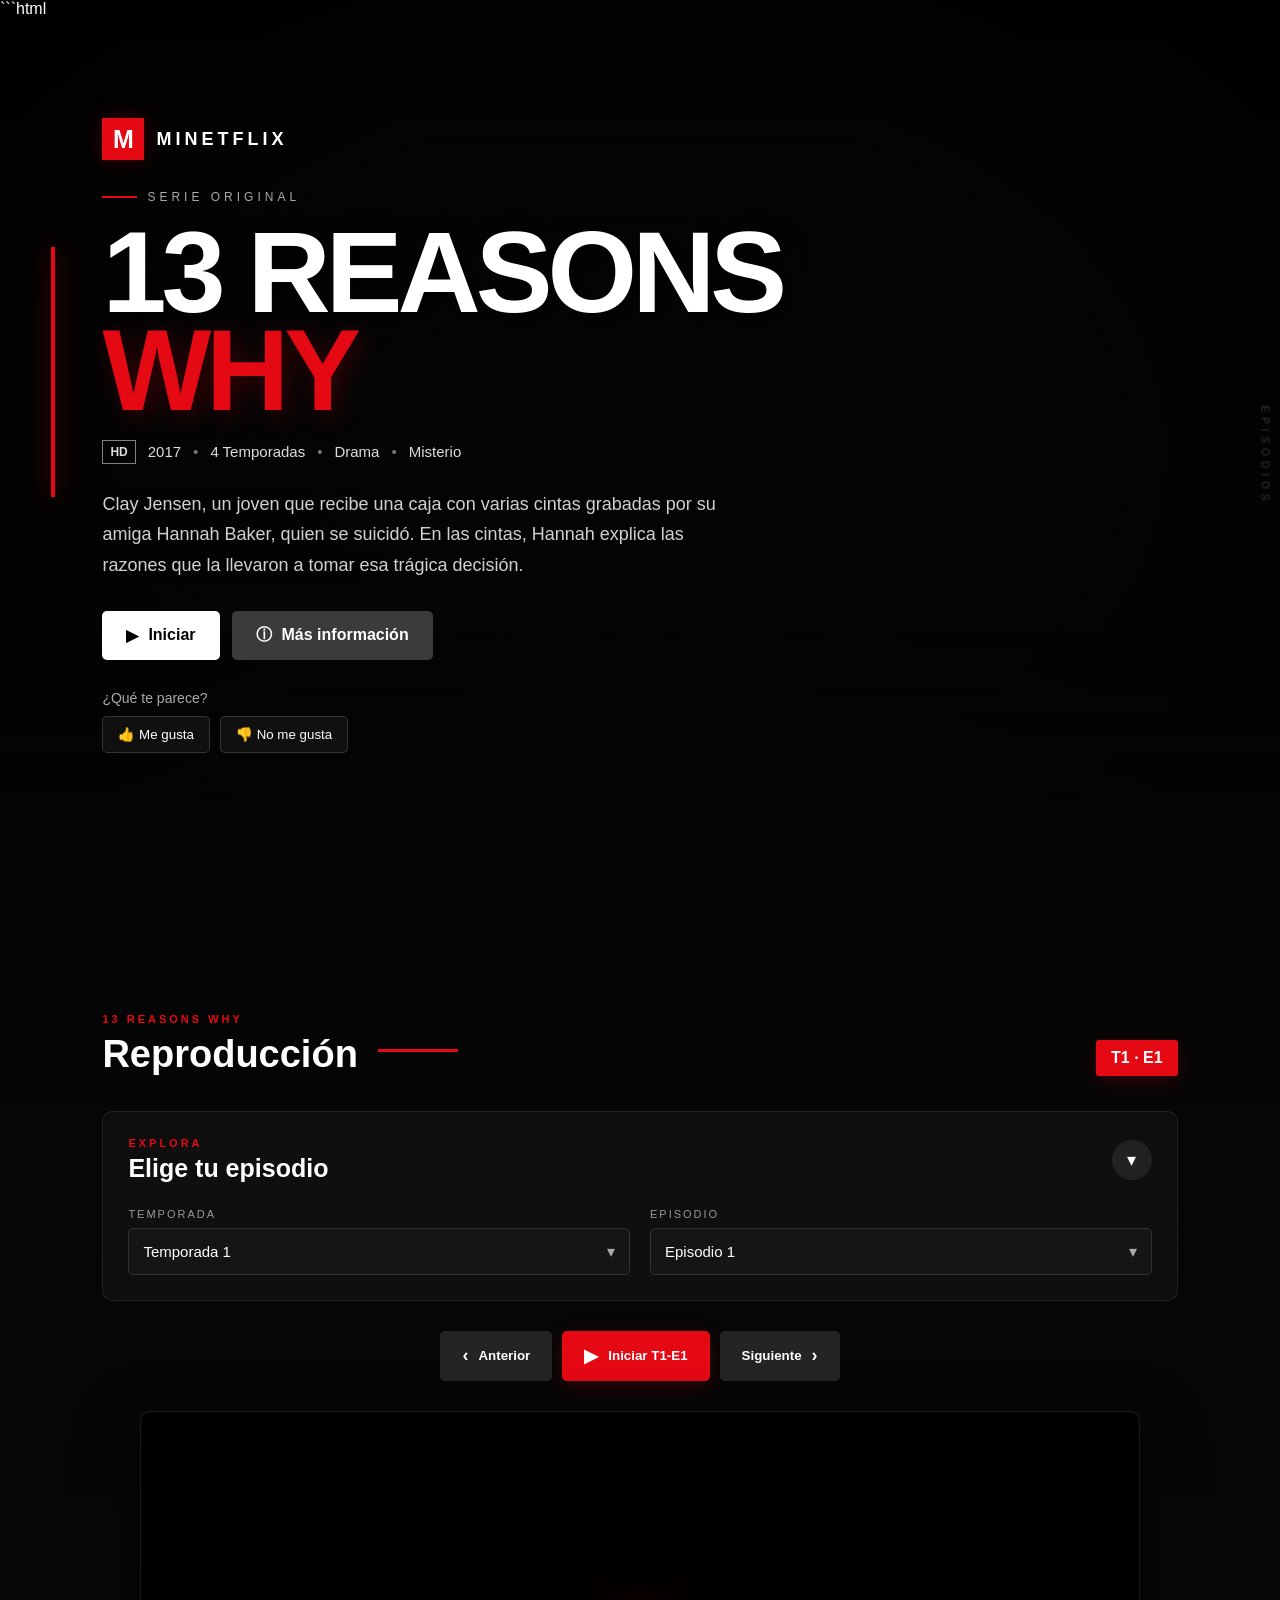
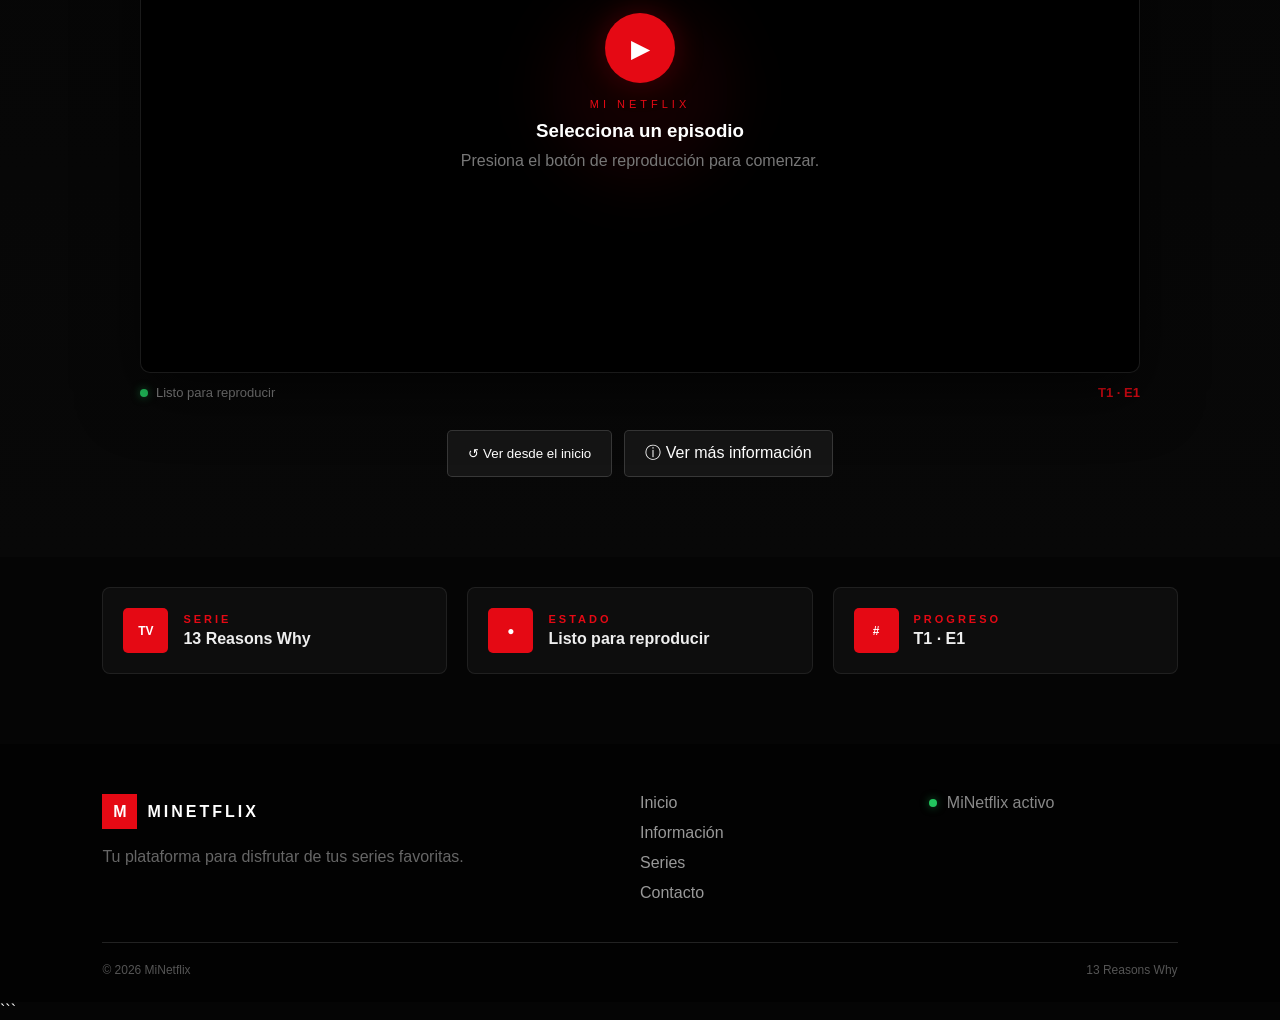
==== Serie 4/index.html @ 56faf39b "commit" ====
```html
<!DOCTYPE html>
<html lang="es">

<head>

    <meta charset="UTF-8">

    <meta
        name="viewport"
        content="width=device-width, initial-scale=1.0"
    >

    <meta
        name="theme-color"
        content="#050505"
    >

    <meta
        name="description"
        content="13 Reasons Why - MiNetflix"
    >

    <title>
        13 Reasons Why | MiNetflix
    </title>

    <link
        rel="stylesheet"
        href="styles.css"
    >

</head>


<body>


<!-- =====================================================
     VIDEO DE FONDO
====================================================== -->

<div class="video-trailer">

    <video
        id="trailer"
        autoplay
        loop
        muted
        playsinline
        preload="auto"
    >

        <source
            src="./peli/The Walking.mp4"
            type="video/mp4"
        >

        Tu navegador no soporta la etiqueta de video.

    </video>


    <div class="trailer-overlay"></div>

    <div class="trailer-vignette"></div>

</div>



<!-- =====================================================
     VIDEO DE EPISODIO
====================================================== -->

<div
    class="video-background"
    id="videoBackground"
>

    <video
        id="backgroundVideo"
        muted
        playsinline
    ></video>

    <div class="background-overlay"></div>

</div>



<!-- =====================================================
     CONTENEDOR PRINCIPAL
====================================================== -->

<main class="serie-container">



<!-- =====================================================
     HERO
====================================================== -->

<section class="hero-section">


    <div class="hero-red-line"></div>


    <div class="hero-content">


        <!-- MARCA -->

        <div class="serie-brand">

            <span class="brand-mark">
                M
            </span>

            <span class="brand-name">
                MINETFLIX
            </span>

        </div>



        <!-- ORIGINAL -->

        <div class="original-label">

            <span class="original-line"></span>

            <span>
                SERIE ORIGINAL
            </span>

        </div>



        <!-- TITULO -->

        <h1 class="serie-title">

            <span>
                13 REASONS
            </span>

            <span>
                WHY
            </span>

        </h1>



        <!-- META -->

        <div class="serie-meta">

            <span class="quality">
                HD
            </span>

            <span>
                2017
            </span>

            <span class="dot">
                •
            </span>

            <span>
                4 Temporadas
            </span>

            <span class="dot">
                •
            </span>

            <span>
                Drama
            </span>

            <span class="dot">
                •
            </span>

            <span>
                Misterio
            </span>

        </div>



        <!-- DESCRIPCION -->

        <div class="serie-description">

            <p>
                Clay Jensen, un joven que recibe una caja
                con varias cintas grabadas por su amiga
                Hannah Baker, quien se suicidó. En las cintas,
                Hannah explica las razones que la llevaron
                a tomar esa trágica decisión.
            </p>

        </div>



        <!-- ACCIONES -->

        <div class="hero-actions">


            <button
                id="heroStartButton"
                class="hero-play-button"
                onclick="startEpisode()"
                type="button"
            >

                <span class="play-symbol">
                    ▶
                </span>

                <strong id="heroStartButtonText">
                    Iniciar
                </strong>

            </button>



            <a
                href="./episodios/Untitled-1.html"
                class="hero-info-button"
            >

                <span class="info-symbol">
                    ⓘ
                </span>

                <span>
                    Más información
                </span>

            </a>


        </div>



        <!-- REACCIONES -->

        <div class="reaction-area">

            <span class="reaction-question">
                ¿Qué te parece?
            </span>


            <div class="like-dislike-buttons">


                <button
                    id="likeButton"
                    class="reaction-button"
                    type="button"
                    onclick="setReaction('like')"
                >

                    <span class="reaction-icon">
                        👍
                    </span>

                    <span>
                        Me gusta
                    </span>

                </button>



                <button
                    id="dislikeButton"
                    class="reaction-button"
                    type="button"
                    onclick="setReaction('dislike')"
                >

                    <span class="reaction-icon">
                        👎
                    </span>

                    <span>
                        No me gusta
                    </span>

                </button>


            </div>

        </div>


    </div>



    <!-- FADE -->

    <div class="hero-bottom-fade"></div>


</section>



<!-- =====================================================
     EPISODIOS
====================================================== -->

<section class="episode-section">



    <!-- CABECERA -->

    <div class="section-heading">


        <div class="heading-left">

            <span class="section-kicker">
                13 REASONS WHY
            </span>


            <div class="section-title-row">

                <h2>
                    Reproducción
                </h2>

                <span class="heading-red-line"></span>

            </div>

        </div>



        <div
            class="current-episode-badge"
            id="currentEpisodeBadge"
        >
            T1 · E1
        </div>


    </div>



    <!-- =================================================
         EXPLORADOR
    ================================================== -->

    <div class="episode-explorer">


        <div class="explorer-header">


            <div>

                <span class="explorer-kicker">
                    EXPLORA
                </span>

                <h3>
                    Elige tu episodio
                </h3>

            </div>


            <button
                id="explorerToggle"
                class="explorer-toggle"
                type="button"
                aria-label="Mostrar u ocultar opciones"
                onclick="toggleExplorer()"
            >
                ▾
            </button>


        </div>



        <div
            id="episodeSelectors"
            class="episode-selectors"
        >


            <!-- TEMPORADA -->

            <div class="selector-box">

                <label for="seasonSelect">
                    TEMPORADA
                </label>


                <div class="select-wrapper">

                    <select
                        id="seasonSelect"
                        onchange="changeSeason()"
                    >
                    </select>


                    <span class="select-arrow">
                        ▾
                    </span>

                </div>

            </div>



            <!-- EPISODIO -->

            <div class="selector-box">

                <label for="episodeSelect">
                    EPISODIO
                </label>


                <div class="select-wrapper">

                    <select
                        id="episodeSelect"
                        onchange="changeEpisode()"
                    >
                    </select>


                    <span class="select-arrow">
                        ▾
                    </span>

                </div>

            </div>


        </div>


    </div>



    <!-- =================================================
         CONTROLES
    ================================================== -->

    <div
        id="controlsContainer"
        class="controls-container"
    >


        <button
            class="episode-button secondary"
            onclick="previousEpisode()"
            type="button"
        >

            <span class="button-icon">
                ‹
            </span>

            <span>
                Anterior
            </span>

        </button>



        <button
            id="startButton"
            class="episode-button primary"
            onclick="startEpisode()"
            type="button"
        >

            <span class="button-icon">
                ▶
            </span>

            <span id="startButtonText">
                Iniciar T1-E1
            </span>

        </button>



        <button
            class="episode-button secondary"
            onclick="nextEpisode()"
            type="button"
        >

            <span>
                Siguiente
            </span>

            <span class="button-icon">
                ›
            </span>

        </button>


    </div>



    <!-- =================================================
         REPRODUCTOR
    ================================================== -->

    <div class="player-section">


        <div
            id="videoContainer"
            class="video-container"
        >


            <div
                class="player-placeholder"
                id="playerPlaceholder"
            >

                <div class="placeholder-glow"></div>


                <div class="placeholder-icon">
                    ▶
                </div>


                <span class="placeholder-label">
                    MI NETFLIX
                </span>


                <h3>
                    Selecciona un episodio
                </h3>


                <p>
                    Presiona el botón de reproducción
                    para comenzar.
                </p>


            </div>


        </div>



        <!-- ESTADO -->

        <div class="player-status-row">


            <div class="player-status">

                <span class="status-dot"></span>

                <span id="playerStatusText">
                    Listo para reproducir
                </span>

            </div>


            <div
                class="player-current"
                id="playerCurrent"
            >
                T1 · E1
            </div>


        </div>


    </div>



    <!-- =================================================
         ACCIONES INFERIORES
    ================================================== -->

    <div class="series-actions">


        <button
            id="restartButton"
            class="action-button"
            onclick="restartToFirstEpisode()"
            type="button"
        >

            <span>
                ↺
            </span>

            <span>
                Ver desde el inicio
            </span>

        </button>



        <a
            href="./episodios/Untitled-1.html"
            class="action-button info-action"
        >

            <span>
                ⓘ
            </span>

            <span>
                Ver más información
            </span>

        </a>


    </div>


</section>



<!-- =====================================================
     INFORMACION
====================================================== -->

<section class="bottom-info">


    <div class="info-card">


        <div class="info-card-icon">
            TV
        </div>


        <div class="info-card-content">

            <span class="info-card-label">
                SERIE
            </span>

            <strong>
                13 Reasons Why
            </strong>

        </div>


    </div>



    <div class="info-card">


        <div class="info-card-icon status-icon">
            ●
        </div>


        <div class="info-card-content">

            <span class="info-card-label">
                ESTADO
            </span>

            <strong id="watchStatus">
                Listo para reproducir
            </strong>

        </div>


    </div>



    <div class="info-card">


        <div class="info-card-icon">
            #
        </div>


        <div class="info-card-content">

            <span class="info-card-label">
                PROGRESO
            </span>

            <strong id="progressText">
                T1 · E1
            </strong>

        </div>


    </div>


</section>



<!-- =====================================================
     ETIQUETA LATERAL
====================================================== -->

<div class="episodes-side-label">
    EPISODIOS
</div>



<!-- =====================================================
     FOOTER
====================================================== -->

<footer>


    <div class="footer-inner">


        <!-- MARCA -->

        <div class="footer-brand">

            <div class="footer-logo">

                <span class="footer-logo-mark">
                    M
                </span>

                <span class="footer-logo-text">
                    MINETFLIX
                </span>

            </div>


            <p class="footer-description">
                Tu plataforma para disfrutar de tus series
                favoritas.
            </p>

        </div>



        <!-- ENLACES -->

        <div class="footer-links">


            <a
                href="./index.html"
                class="footer-link"
            >
                Inicio
            </a>


            <a
                href="./episodios/Untitled-1.html"
                class="footer-link"
            >
                Información
            </a>


            <a
                href="#"
                class="footer-link"
            >
                Series
            </a>


            <a
                href="#"
                class="footer-link"
            >
                Contacto
            </a>


        </div>



        <!-- ESTADO -->

        <div class="footer-status">

            <span class="footer-status-dot"></span>

            <span>
                MiNetflix activo
            </span>

        </div>


    </div>



    <div class="footer-divider"></div>



    <div class="footer-bottom">

        <span>
            © 2026 MiNetflix
        </span>

        <span>
            13 Reasons Why
        </span>

    </div>


</footer>


</main>



<!-- =====================================================
     JAVASCRIPT
====================================================== -->

<script>


/* =====================================================
   CONFIGURACION
====================================================== */

const currentSeries = 'serie1';


/* =====================================================
   EPISODIOS
====================================================== */

const series = {

    'serie1': [

        /* =================================================
           TEMPORADA 1
        ================================================= */

        [

            'https://drive.google.com/file/d/1jfLyfVYxu31fNpVWJDJtgAWrHyRi7v7K/preview',

            'https://drive.google.com/file/d/1kE3vpJTvUZxMz6TM-TxAx5D2fiAHCKJt/preview',

            'https://drive.google.com/file/d/1w18LoxLKHgmAF9YJACuyp_l0vZsEGRxG/preview',

            'https://drive.google.com/file/d/1Qba3YCYhmeMb7EjtKbPPRj5vXa6gELHJ/preview',

            'https://drive.google.com/file/d/1i0-jAteSeay_FzCDxtxviN4bdceD3BXJ/preview',

            'https://drive.google.com/file/d/1DQiMb10EuOjZOKre9gcpgfxTgvit9d-T/preview',

            'https://drive.google.com/file/d/1J3DxKziEALulB9HCL1Tfy2eojpL0bLTO/preview',

            'https://drive.google.com/file/d/16piOV6apK-ZzQVv4faFqv-sY1Mtzj6oo/preview',

            'https://drive.google.com/file/d/14E86PkC2ac96EiKcscl2K8rWTMWTV-ne/preview',

            'https://drive.google.com/file/d/1mxgbs7u617gjBKiKtGJPsGiSsy2myvJy/preview',

            'https://drive.google.com/file/d/1EVosT5qGaRVLUWZpg_5lpeIXDBM-07ke/preview',

            'https://drive.google.com/file/d/1hBzg9gQg84pdf1MLgBoMIgWK7YN7IqWh/preview',

            'https://drive.google.com/file/d/1h3GEHVSSoTNGuXTlVxF2HC53JpTk8nw6/preview'

        ],



        /* =================================================
           TEMPORADA 2
        ================================================= */

        [

            'https://drive.google.com/file/d/1T2EQPvKD053QeBoLN5lwGAYBRrn90f1X/preview',

            'https://drive.google.com/file/d/1CLD53yZVQBx1GePwNoPmYM-6y9Bb615M/preview',

            'https://drive.google.com/file/d/1RrlSUc2yRqkso2HUzKBwOAQSfQrsc28m/preview',

            'https://drive.google.com/file/d/1RJ9FMeVcttis_f7nHNpEz7yLQ5zjRQmb/preview',

            'https://drive.google.com/file/d/1A-oINk3wlQCbML30P_lN4pqhylfdsvmo/preview',

            'https://drive.google.com/file/d/1pVJE4l6iDQDC5C6itnfhWfB3VqAu0Ko6/preview',

            'https://drive.google.com/file/d/1BrH0no0Z7nAASlDS4cJVj-XvFI2xBqwI/preview',

            'https://drive.google.com/file/d/1pnqwoxtLtQnApFj_FENfZG3S5aJB8vJt/preview',

            'https://drive.google.com/file/d/1AXqKfoPrPei5M97sCRagp83ysOhCqczm/preview',

            'https://drive.google.com/file/d/1YG3BWm2ivyedTkgRfW1HJ5UocdxCR-UF/preview',

            'https://drive.google.com/file/d/1fDTL0NsvxMaAznyfQ1jPHhedwiZiaK48/preview',

            'https://drive.google.com/file/d/19O19u_D8lne2fXQAz5GPNfmKNPy4d2N8/preview',

            'https://drive.google.com/file/d/1XG6iUx5DKWwUzfAQQHsjjiu4wyzQwn1s/preview'

        ],



        /* =================================================
           TEMPORADA 3
        ================================================= */

        [

            'https://drive.google.com/file/d/1NlDqEBkRs-G8xBsauSRhT0jb7ieL-pG2/preview',

            'https://drive.google.com/file/d/1uTeMAKJORcPwnbvWeCUREvMHJvpTNjiM/preview',

            'https://drive.google.com/file/d/1aKpDtHG0NAUTO62C5Hw6FS1u4tqaYiqc/preview',

            'https://drive.google.com/file/d/1XfqGbx3nExwP1T_W-FjnCqPUvyuf1h6T/preview',

            'https://drive.google.com/file/d/1G9E2dc7ZwW_mCchcxRFcUDK1o3CRtuxN/preview',

            'https://drive.google.com/file/d/1nWA2JlrnX0iDj8eseARPv4P5MEdTF5J9/preview',

            'https://drive.google.com/file/d/1AoCGaF7ePZY3iZGMHwQfGj6-K_Mgrts5/preview',

            'https://drive.google.com/file/d/10e0YdW-wCzNBkGdibB_36d5iVF-4QvYY/preview',

            'https://drive.google.com/file/d/13vm1zlHvTLplfZNG6uDm6qIBVq6P9giC/preview',

            'https://drive.google.com/file/d/188-jGFGPuKhSdQnDBwEsLGG6wiv4f9N_/preview',

            'https://drive.google.com/file/d/1xlppugi9ka6QcEl5kRCrFmh212-Vt8J_/preview',

            'https://drive.google.com/file/d/1CjDC9nR2EQOSceQFlFkEcDt6etZIywhS/preview',

            'https://drive.google.com/file/d/1fCIH4Rp9S5oN7eeL-gCP2zq4n1nmNtSu/preview'

        ],



        /* =================================================
           TEMPORADA 4
        ================================================= */

        [

            'https://drive.google.com/file/d/1uRH3BXgPzvc9XovYnt_iC4xHf39vgZzz/preview',

            'https://drive.google.com/file/d/1KKcEOWayrfgSWeC5olby9_wEirY65qAZ/preview',

            'https://drive.google.com/file/d/1mkALlb2GfRdtvUwAo4uF2j3F1BOwtxaY/preview',

            'https://drive.google.com/file/d/1EzuhOmxywVWcLnQhyFeVJLrd261dXMAo/preview',

            'https://drive.google.com/file/d/1afrvJeqQ9sngYZPybQB7GvpxM53mDQEL/preview',

            'https://drive.google.com/file/d/1mcrl-7sLX8uXIy2THXZLNp5PLw0mf2d4/preview',

            'https://drive.google.com/file/d/14wMZZzXaKaigNeS82epUJZHeR9aeOgIY/preview',

            'https://drive.google.com/file/d/1MHJWrc6DMX--cIKF_d0DpQgzHnsjyO2C/preview',

            'https://drive.google.com/file/d/1C-VyhQLKiuC3ZrRdLG_XAMPJbblQcZK8/preview',

            'https://drive.google.com/file/d/1Nrm1Tg0wzq1DUlDogqcIiNRmqnOdkqn9/preview'

        ]

    ]

};



/* =====================================================
   VARIABLES
====================================================== */

let currentVideo = null;

let currentEpisode =
    getCurrentEpisode(currentSeries);

let selectedSeason = 0;



/* =====================================================
   TOTAL DE EPISODIOS
====================================================== */

const totalEpisodes =
    series[currentSeries].reduce(
        (total, season) =>
            total + season.length,
        0
    );



/* =====================================================
   OBTENER EPISODIO GUARDADO
====================================================== */

function getCurrentEpisode(seriesName) {

    const saved =
        localStorage.getItem(
            `${seriesName}_currentEpisode`
        );

    return saved
        ? parseInt(saved, 10)
        : 1;
}



/* =====================================================
   GUARDAR EPISODIO
====================================================== */

function saveCurrentEpisode(
    seriesName,
    episodeNumber
) {

    localStorage.setItem(
        `${seriesName}_currentEpisode`,
        episodeNumber
    );

}



/* =====================================================
   OBTENER TEMPORADA / EPISODIO
====================================================== */

function getEpisodePosition(
    episodeNumber
) {

    let count = 0;

    for (
        let season = 0;
        season < series[currentSeries].length;
        season++
    ) {

        const seasonLength =
            series[currentSeries][season].length;

        if (
            episodeNumber <=
            count + seasonLength
        ) {

            return {

                season: season,

                episode:
                    episodeNumber - count - 1

            };

        }

        count += seasonLength;
    }

    return {
        season: 0,
        episode: 0
    };

}



/* =====================================================
   TEXTO DEL EPISODIO
====================================================== */

function getEpisodeLabel(
    episodeNumber
) {

    const position =
        getEpisodePosition(
            episodeNumber
        );

    return `T${position.season + 1} · E${position.episode + 1}`;

}



/* =====================================================
   INICIAR EPISODIO
====================================================== */

function startEpisode() {

    loadVideo(
        currentEpisode
    );

}



/* =====================================================
   CARGAR VIDEO
====================================================== */

function loadVideo(
    episodeNumber
) {

    const videoContainer =
        document.getElementById(
            'videoContainer'
        );

    const position =
        getEpisodePosition(
            episodeNumber
        );

    const episodeUrl =
        series[currentSeries]
            [position.season]
            [position.episode];



    videoContainer.innerHTML = '';



    /* CONTENEDOR */

    const videoWrapper =
        document.createElement('div');

    videoWrapper.className =
        'video-wrapper';

    videoWrapper.id =
        'videoWrapper';



    /* IFRAME */

    const iframe =
        document.createElement('iframe');

    iframe.src =
        episodeUrl;

    iframe.width =
        '100%';

    iframe.height =
        '100%';

    iframe.frameBorder =
        '0';

    iframe.allow =
        'accelerometer; autoplay; clipboard-write; encrypted-media; gyroscope; picture-in-picture; fullscreen';

    iframe.setAttribute(
        'allowfullscreen',
        'true'
    );

    iframe.id =
        'videoPlayer';



    videoWrapper.appendChild(
        iframe
    );

    videoContainer.appendChild(
        videoWrapper
    );



    videoContainer.style.display =
        'block';



    currentVideo =
        iframe;

    currentEpisode =
        episodeNumber;



    saveCurrentEpisode(
        currentSeries,
        currentEpisode
    );



    updateInterface();

}



/* =====================================================
   EPISODIO ANTERIOR
====================================================== */

function previousEpisode() {

    if (
        currentEpisode > 1
    ) {

        currentEpisode--;

        saveCurrentEpisode(
            currentSeries,
            currentEpisode
        );

        updateInterface();

    }

}



/* =====================================================
   EPISODIO SIGUIENTE
====================================================== */

function nextEpisode() {

    if (
        currentEpisode <
        totalEpisodes
    ) {

        currentEpisode++;

        saveCurrentEpisode(
            currentSeries,
            currentEpisode
        );

        updateInterface();

    }

}



/* =====================================================
   VOLVER AL PRIMER EPISODIO
====================================================== */

function restartToFirstEpisode() {

    currentEpisode = 1;

    saveCurrentEpisode(
        currentSeries,
        currentEpisode
    );

    updateInterface();

}



/* =====================================================
   CAMBIAR TEMPORADA
====================================================== */

function changeSeason() {

    const seasonSelect =
        document.getElementById(
            'seasonSelect'
        );

    selectedSeason =
        parseInt(
            seasonSelect.value,
            10
        );

    populateEpisodes();

}



/* =====================================================
   CAMBIAR EPISODIO
====================================================== */

function changeEpisode() {

    const episodeSelect =
        document.getElementById(
            'episodeSelect'
        );

    const episodeIndex =
        parseInt(
            episodeSelect.value,
            10
        );



    let globalEpisode =
        episodeIndex + 1;



    for (
        let i = 0;
        i < selectedSeason;
        i++
    ) {

        globalEpisode +=
            series[currentSeries][i].length;

    }



    currentEpisode =
        globalEpisode;



    saveCurrentEpisode(
        currentSeries,
        currentEpisode
    );



    updateInterface();

}



/* =====================================================
   POBLAR TEMPORADAS
====================================================== */

function populateSeasons() {

    const select =
        document.getElementById(
            'seasonSelect'
        );

    select.innerHTML = '';



    series[currentSeries]
        .forEach(
            (season, index) => {

                const option =
                    document.createElement(
                        'option'
                    );

                option.value =
                    index;

                option.textContent =
                    `Temporada ${index + 1}`;

                select.appendChild(
                    option
                );

            }
        );

}



/* =====================================================
   POBLAR EPISODIOS
====================================================== */

function populateEpisodes() {

    const select =
        document.getElementById(
            'episodeSelect'
        );

    select.innerHTML = '';



    const seasonEpisodes =
        series[currentSeries]
            [selectedSeason];



    seasonEpisodes.forEach(
        (episode, index) => {

            const option =
                document.createElement(
                    'option'
                );

            option.value =
                index;

            option.textContent =
                `Episodio ${index + 1}`;

            select.appendChild(
                option
            );

        }
    );



    const position =
        getEpisodePosition(
            currentEpisode
        );



    if (
        position.season ===
        selectedSeason
    ) {

        select.value =
            position.episode;

    }

}



/* =====================================================
   ACTUALIZAR INTERFAZ
====================================================== */

function updateInterface() {

    const position =
        getEpisodePosition(
            currentEpisode
        );



    selectedSeason =
        position.season;



    /* BADGE */

    const badge =
        document.getElementById(
            'currentEpisodeBadge'
        );

    if (badge) {

        badge.textContent =
            getEpisodeLabel(
                currentEpisode
            );

    }



    /* CURRENT */

    const current =
        document.getElementById(
            'playerCurrent'
        );

    if (current) {

        current.textContent =
            getEpisodeLabel(
                currentEpisode
            );

    }



    /* PROGRESO */

    const progress =
        document.getElementById(
            'progressText'
        );

    if (progress) {

        progress.textContent =
            getEpisodeLabel(
                currentEpisode
            );

    }



    /* ESTADO */

    const status =
        document.getElementById(
            'playerStatusText'
        );

    if (status) {

        status.textContent =
            'Listo para reproducir';

    }



    const watchStatus =
        document.getElementById(
            'watchStatus'
        );

    if (watchStatus) {

        watchStatus.textContent =
            'Listo para reproducir';

    }



    /* BOTON PRINCIPAL */

    const startButton =
        document.getElementById(
            'startButton'
        );

    if (startButton) {

        const label =
            `T${position.season + 1}-E${position.episode + 1}`;

        startButton.innerHTML = `

            <span class="button-icon">
                ▶
            </span>

            <span id="startButtonText">
                ${currentEpisode === 1
                    ? `Iniciar ${label}`
                    : `Reanudar ${label}`
                }
            </span>

        `;

    }



    /* BOTON HERO */

    const heroText =
        document.getElementById(
            'heroStartButtonText'
        );

    if (heroText) {

        heroText.textContent =
            currentEpisode === 1
                ? 'Iniciar'
                : 'Reanudar';

    }



    /* SELECTORES */

    const seasonSelect =
        document.getElementById(
            'seasonSelect'
        );

    if (seasonSelect) {

        seasonSelect.value =
            selectedSeason;

    }



    populateEpisodes();

}



/* =====================================================
   ABRIR / CERRAR EXPLORADOR
====================================================== */

function toggleExplorer() {

    const selectors =
        document.getElementById(
            'episodeSelectors'
        );

    const button =
        document.getElementById(
            'explorerToggle'
        );



    selectors.classList.toggle(
        'collapsed'
    );



    if (
        selectors.classList.contains(
            'collapsed'
        )
    ) {

        button.textContent =
            '▸';

    } else {

        button.textContent =
            '▾';

    }

}



/* =====================================================
   REACCIONES
====================================================== */

function setReaction(
    reaction
) {

    const likeButton =
        document.getElementById(
            'likeButton'
        );

    const dislikeButton =
        document.getElementById(
            'dislikeButton'
        );



    likeButton.classList.remove(
        'selected'
    );

    dislikeButton.classList.remove(
        'selected'
    );



    if (
        reaction === 'like'
    ) {

        likeButton.classList.add(
            'selected'
        );

        localStorage.setItem(
            'serie1_reaction',
            'like'
        );

    }



    if (
        reaction === 'dislike'
    ) {

        dislikeButton.classList.add(
            'selected'
        );

        localStorage.setItem(
            'serie1_reaction',
            'dislike'
        );

    }

}



/* =====================================================
   CARGAR REACCION
====================================================== */

function loadReaction() {

    const reaction =
        localStorage.getItem(
            'serie1_reaction'
        );

    if (reaction) {

        setReaction(
            reaction
        );

    }

}



/* =====================================================
   ESCAPE
====================================================== */

document.addEventListener(
    'keydown',
    function(event) {

        if (
            event.key === 'Escape'
        ) {

            const videoContainer =
                document.getElementById(
                    'videoContainer'
                );

            videoContainer.innerHTML =
                `

                <div
                    class="player-placeholder"
                    id="playerPlaceholder"
                >

                    <div
                        class="placeholder-glow"
                    ></div>

                    <div
                        class="placeholder-icon"
                    >
                        ▶
                    </div>

                    <span
                        class="placeholder-label"
                    >
                        MI NETFLIX
                    </span>

                    <h3>
                        Selecciona un episodio
                    </h3>

                    <p>
                        Presiona el botón de reproducción
                        para comenzar.
                    </p>

                </div>

                `;

            currentVideo =
                null;

            updateInterface();

        }

    }
);



/* =====================================================
   INICIALIZACION
====================================================== */

window.addEventListener(
    'DOMContentLoaded',
    function() {

        populateSeasons();

        updateInterface();

        loadReaction();



        /* =================================================
           ASEGURAR REPRODUCCION DEL FONDO
        ================================================= */

        const trailer =
            document.getElementById(
                'trailer'
            );



        if (trailer) {

            trailer.muted = true;

            const playPromise =
                trailer.play();

            if (
                playPromise !== undefined
            ) {

                playPromise.catch(
                    function() {

                        /*
                        Algunos navegadores
                        bloquean autoplay.
                        El video queda listo
                        para reproducirse.
                        */

                    }
                );

            }

        }

    }
);


</script>


</body>

</html>
```
---- Serie 4/styles.css ----
/* =========================================================
   RESET
========================================================= */

* {
    margin: 0;
    padding: 0;
    box-sizing: border-box;
}

html {
    scroll-behavior: smooth;
}

body {
    font-family:
        Arial,
        Helvetica,
        sans-serif;

    background: #050505;
    color: #ffffff;

    min-height: 100vh;

    overflow-x: hidden;
}



/* =========================================================
   VIDEO DE FONDO GLOBAL
   THE WALKING.MP4
========================================================= */

.video-trailer {
    position: fixed;

    inset: 0;

    width: 100%;
    height: 100vh;

    overflow: hidden;

    background: #050505;

    z-index: -10;

    pointer-events: none;
}

.video-trailer video {
    position: absolute;

    inset: 0;

    width: 100%;
    height: 100%;

    object-fit: cover;

    object-position: center;

    display: block;

    z-index: -10;
}



/* =========================================================
   OSCURECIMIENTO PRINCIPAL
   ESTILO NETFLIX
========================================================= */

.video-trailer .background-overlay {
    position: absolute;

    inset: 0;

    width: 100%;
    height: 100%;

    background:
        linear-gradient(
            90deg,
            rgba(0, 0, 0, .96) 0%,
            rgba(0, 0, 0, .82) 28%,
            rgba(0, 0, 0, .52) 60%,
            rgba(0, 0, 0, .70) 100%
        );

    z-index: 1;

    pointer-events: none;
}



/* =========================================================
   OSCURECIMIENTO VERTICAL
========================================================= */

.video-trailer::after {
    content: "";

    position: absolute;

    inset: 0;

    background:
        linear-gradient(
            180deg,
            rgba(0, 0, 0, .45) 0%,
            transparent 20%,
            transparent 50%,
            rgba(5, 5, 5, .80) 82%,
            #050505 100%
        );

    z-index: 2;

    pointer-events: none;
}



/* =========================================================
   VIÑETA
========================================================= */

.trailer-vignette {
    position: absolute;

    inset: 0;

    background:
        radial-gradient(
            ellipse at center,
            transparent 15%,
            rgba(0, 0, 0, .25) 50%,
            rgba(0, 0, 0, .85) 100%
        );

    z-index: 3;

    pointer-events: none;
}



/* =========================================================
   VIDEO DEL EPISODIO
========================================================= */

.video-background {
    position: fixed;

    inset: 0;

    width: 100%;
    height: 100vh;

    z-index: -9;

    display: none;

    background: #000;
}

.video-background video {
    width: 100%;
    height: 100%;

    object-fit: cover;

    display: block;
}

.video-background .background-overlay {
    position: absolute;

    inset: 0;

    background:
        rgba(0, 0, 0, .65);
}



/* =========================================================
   CONTENEDOR GENERAL
========================================================= */

.serie-container {
    position: relative;

    width: 100%;

    min-height: 100vh;

    z-index: 1;
}



/* =========================================================
   HERO
========================================================= */

.hero-section {
    position: relative;

    min-height: 100vh;

    width: 100%;

    display: flex;

    align-items: center;

    padding:
        100px
        8%
        180px;

    overflow: hidden;

    isolation: isolate;
}



/* =========================================================
   LÍNEA ROJA DEL HERO
========================================================= */

.hero-red-line {
    position: absolute;

    left: 4%;

    top: 25%;

    width: 4px;

    height: 250px;

    background: #e50914;

    box-shadow:
        0 0 25px
        rgba(229, 9, 20, .6);

    z-index: 4;
}



/* =========================================================
   CONTENIDO HERO
========================================================= */

.hero-content {
    max-width: 750px;

    position: relative;

    z-index: 5;
}



/* =========================================================
   MARCA
========================================================= */

.serie-brand {
    display: flex;

    align-items: center;

    gap: 12px;

    margin-bottom: 30px;
}

.brand-mark {
    width: 42px;
    height: 42px;

    display: flex;

    align-items: center;
    justify-content: center;

    background: #e50914;

    font-size: 25px;

    font-weight: 900;

    box-shadow:
        0 0 20px
        rgba(229, 9, 20, .25);
}

.brand-name {
    font-weight: 900;

    letter-spacing: 4px;

    font-size: 18px;
}



/* =========================================================
   ORIGINAL
========================================================= */

.original-label {
    display: flex;

    align-items: center;

    gap: 10px;

    font-size: 12px;

    letter-spacing: 4px;

    color: #aaa;
}

.original-line {
    width: 35px;

    height: 2px;

    background: #e50914;
}



/* =========================================================
   TÍTULO
========================================================= */

.serie-title {
    display: flex;

    flex-direction: column;

    margin:
        20px 0;

    font-size:
        clamp(
            60px,
            9vw,
            125px
        );

    line-height: .85;

    font-weight: 900;

    letter-spacing: -5px;

    text-shadow:
        5px 5px 20px
        rgba(0, 0, 0, .9);
}

.serie-title span:last-child {
    color: #e50914;

    text-shadow:
        5px 5px 25px
        rgba(229, 9, 20, .25);
}



/* =========================================================
   META
========================================================= */

.serie-meta {
    display: flex;

    flex-wrap: wrap;

    align-items: center;

    gap: 12px;

    color: #ddd;

    margin-bottom: 25px;

    font-size: 15px;
}

.quality {
    border:
        1px solid
        rgba(255, 255, 255, .5);

    padding:
        4px 7px;

    font-size: 12px;

    font-weight: bold;
}

.dot {
    color: #777;
}



/* =========================================================
   DESCRIPCIÓN
========================================================= */

.serie-description {
    max-width: 650px;
}

.serie-description p {
    color: #d1d1d1;

    font-size: 18px;

    line-height: 1.7;

    text-shadow:
        0 2px 10px
        rgba(0, 0, 0, .9);
}



/* =========================================================
   ACCIONES DEL HERO
========================================================= */

.hero-actions {
    display: flex;

    flex-wrap: wrap;

    gap: 12px;

    margin-top: 30px;
}

.hero-actions button,
.hero-actions a {
    border: none;

    text-decoration: none;

    cursor: pointer;

    display: flex;

    align-items: center;

    justify-content: center;

    gap: 10px;

    padding:
        14px
        24px;

    border-radius: 5px;

    font-size: 16px;

    font-weight: bold;

    transition:
        .25s ease;
}

.hero-play-button {
    background: #ffffff;

    color: #000000;
}

.hero-play-button:hover {
    background: #dddddd;

    transform: scale(1.03);
}

.hero-info-button {
    background:
        rgba(70, 70, 70, .85);

    color: white;

    backdrop-filter: blur(8px);
}

.hero-info-button:hover {
    background:
        rgba(100, 100, 100, .9);
}



/* =========================================================
   REACCIONES
========================================================= */

.reaction-area {
    margin-top: 30px;
}

.reaction-question {
    display: block;

    color: #aaa;

    margin-bottom: 10px;

    font-size: 14px;
}

.like-dislike-buttons {
    display: flex;

    gap: 10px;
}

.reaction-button {
    background:
        rgba(20, 20, 20, .80);

    border:
        1px solid
        rgba(255, 255, 255, .15);

    color: white;

    padding:
        10px 15px;

    border-radius: 5px;

    cursor: pointer;

    transition:
        .25s ease;

    backdrop-filter: blur(8px);
}

.reaction-button:hover,
.reaction-button.selected {
    border-color: #e50914;

    background:
        rgba(229, 9, 20, .20);

    transform: translateY(-2px);
}



/* =========================================================
   FADE INFERIOR DEL HERO
========================================================= */

.hero-bottom-fade {
    position: absolute;

    bottom: 0;

    left: 0;

    width: 100%;

    height: 300px;

    background:
        linear-gradient(
            transparent 0%,
            rgba(5, 5, 5, .45) 35%,
            rgba(5, 5, 5, .90) 75%,
            #050505 100%
        );

    pointer-events: none;

    z-index: 4;
}



/* =========================================================
   EPISODIOS
========================================================= */

.episode-section {
    position: relative;

    padding:
        80px 8%;

    background:
        linear-gradient(
            rgba(5, 5, 5, .96),
            #080808
        );

    z-index: 6;
}



/* =========================================================
   CABECERA EPISODIOS
========================================================= */

.section-heading {
    display: flex;

    justify-content: space-between;

    align-items: end;

    margin-bottom: 35px;
}

.section-kicker,
.explorer-kicker,
.info-card-label {
    display: block;

    color: #e50914;

    font-size: 11px;

    letter-spacing: 3px;

    font-weight: bold;
}

.section-title-row {
    display: flex;

    align-items: center;

    gap: 20px;
}

.section-title-row h2 {
    font-size: 38px;

    margin-top: 8px;
}

.heading-red-line {
    width: 80px;

    height: 3px;

    background: #e50914;
}

.current-episode-badge {
    background: #e50914;

    padding:
        9px 15px;

    font-weight: bold;

    border-radius: 3px;

    box-shadow:
        0 5px 20px
        rgba(229, 9, 20, .2);
}



/* =========================================================
   EXPLORADOR
========================================================= */

.episode-explorer {
    background:
        rgba(255, 255, 255, .04);

    border:
        1px solid
        rgba(255, 255, 255, .08);

    border-radius: 10px;

    padding: 25px;

    margin-bottom: 25px;

    backdrop-filter: blur(10px);
}

.explorer-header {
    display: flex;

    justify-content: space-between;

    align-items: center;
}

.explorer-header h3 {
    font-size: 25px;

    margin-top: 5px;
}

.explorer-toggle {
    border: none;

    background:
        rgba(255, 255, 255, .08);

    color: white;

    width: 40px;

    height: 40px;

    border-radius: 50%;

    cursor: pointer;

    font-size: 18px;

    transition:
        .25s ease;
}

.explorer-toggle:hover {
    background: #e50914;

    transform: rotate(180deg);
}

.episode-selectors {
    display: grid;

    grid-template-columns:
        repeat(
            2,
            1fr
        );

    gap: 20px;

    margin-top: 25px;
}

.episode-selectors.collapsed {
    display: none;
}

.selector-box label {
    display: block;

    font-size: 11px;

    letter-spacing: 2px;

    color: #999;

    margin-bottom: 8px;
}

.select-wrapper {
    position: relative;
}

.select-wrapper select {
    width: 100%;

    appearance: none;

    background: #151515;

    border:
        1px solid
        #333;

    color: white;

    padding:
        14px;

    border-radius: 5px;

    font-size: 15px;

    cursor: pointer;

    outline: none;

    transition:
        .25s ease;
}

.select-wrapper select:hover,
.select-wrapper select:focus {
    border-color: #e50914;
}

.select-arrow {
    position: absolute;

    right: 15px;

    top: 50%;

    transform:
        translateY(-50%);

    pointer-events: none;

    color: #aaa;
}



/* =========================================================
   CONTROLES
========================================================= */

.controls-container {
    display: flex;

    justify-content: center;

    flex-wrap: wrap;

    gap: 10px;

    margin:
        30px 0;
}

.episode-button {
    border: none;

    padding:
        14px 22px;

    border-radius: 5px;

    color: white;

    cursor: pointer;

    font-weight: bold;

    display: flex;

    align-items: center;

    gap: 10px;

    transition:
        .25s ease;
}

.episode-button.primary {
    background: #e50914;

    box-shadow:
        0 5px 20px
        rgba(229, 9, 20, .20);
}

.episode-button.primary:hover {
    background: #b20710;

    transform: translateY(-2px);
}

.episode-button.secondary {
    background:
        #242424;
}

.episode-button.secondary:hover {
    background:
        #333;

    transform: translateY(-2px);
}

.button-icon {
    font-size: 18px;
}



/* =========================================================
   REPRODUCTOR
========================================================= */

.player-section {
    max-width: 1000px;

    margin:
        0 auto;
}

.video-container {
    position: relative;

    width: 100%;

    aspect-ratio: 16 / 9;

    background: #000;

    border-radius: 10px;

    overflow: hidden;

    border:
        1px solid
        rgba(255, 255, 255, .1);

    box-shadow:
        0 20px 60px
        rgba(0, 0, 0, .6);
}

.video-container video {
    width: 100%;

    height: 100%;

    object-fit: contain;

    background: #000;

    display: none;
}

.video-container video.active {
    display: block;
}

.video-container iframe {
    width: 100%;

    height: 100%;

    border: none;

    display: block;
}



/* =========================================================
   PLACEHOLDER DEL REPRODUCTOR
========================================================= */

.player-placeholder {
    width: 100%;

    height: 100%;

    display: flex;

    flex-direction: column;

    align-items: center;

    justify-content: center;

    color: #888;

    text-align: center;

    position: relative;
}

.placeholder-glow {
    position: absolute;

    width: 180px;

    height: 180px;

    border-radius: 50%;

    background:
        rgba(229, 9, 20, .08);

    filter: blur(30px);

    pointer-events: none;
}

.placeholder-icon {
    position: relative;

    width: 70px;

    height: 70px;

    border-radius: 50%;

    display: flex;

    align-items: center;

    justify-content: center;

    background:
        #e50914;

    color: white;

    font-size: 25px;

    margin-bottom: 15px;

    box-shadow:
        0 0 30px
        rgba(229, 9, 20, .25);
}

.placeholder-label {
    position: relative;

    font-size: 11px;

    letter-spacing: 4px;

    color: #e50914;
}

.player-placeholder h3 {
    position: relative;

    color: white;

    margin:
        10px 0;
}

.player-placeholder p {
    position: relative;

    color: #777;
}



/* =========================================================
   ESTADO DEL REPRODUCTOR
========================================================= */

.player-status-row {
    display: flex;

    justify-content: space-between;

    align-items: center;

    margin-top: 12px;

    color: #888;

    font-size: 13px;
}

.player-status {
    display: flex;

    align-items: center;

    gap: 8px;
}

.status-dot,
.footer-status-dot {
    width: 8px;

    height: 8px;

    border-radius: 50%;

    background: #22c55e;

    display: inline-block;

    box-shadow:
        0 0 8px
        rgba(34, 197, 94, .5);
}

.player-current {
    color: #e50914;

    font-weight: bold;
}



/* =========================================================
   ACCIONES INFERIORES
========================================================= */

.series-actions {
    display: flex;

    justify-content: center;

    flex-wrap: wrap;

    gap: 12px;

    margin-top: 30px;
}

.action-button {
    border:
        1px solid
        rgba(255, 255, 255, .15);

    background:
        #151515;

    color: white;

    text-decoration: none;

    padding:
        12px 20px;

    border-radius: 5px;

    cursor: pointer;

    transition:
        .25s ease;
}

.action-button:hover {
    background:
        #242424;

    border-color:
        rgba(255, 255, 255, .3);

    transform:
        translateY(-2px);
}



/* =========================================================
   INFORMACIÓN
========================================================= */

.bottom-info {
    display: grid;

    grid-template-columns:
        repeat(
            3,
            1fr
        );

    gap: 20px;

    padding:
        30px 8%
        70px;

    background: #050505;

    position: relative;

    z-index: 6;
}

.info-card {
    display: flex;

    align-items: center;

    gap: 15px;

    padding: 20px;

    background:
        rgba(255, 255, 255, .035);

    border:
        1px solid
        rgba(255, 255, 255, .08);

    border-radius: 8px;

    transition:
        .25s ease;
}

.info-card:hover {
    border-color:
        rgba(229, 9, 20, .35);

    transform:
        translateY(-3px);
}

.info-card-icon {
    min-width: 45px;

    height: 45px;

    display: flex;

    align-items: center;

    justify-content: center;

    border-radius: 5px;

    background:
        #e50914;

    font-size: 12px;

    font-weight: bold;
}

.info-card-content {
    display: flex;

    flex-direction: column;

    gap: 5px;
}

.info-card-content strong {
    color: #eee;
}



/* =========================================================
   ETIQUETA LATERAL
========================================================= */

.episodes-side-label {
    position: fixed;

    right: -35px;

    top: 50%;

    transform:
        rotate(90deg);

    color:
        rgba(255, 255, 255, .2);

    font-size: 10px;

    letter-spacing: 5px;

    pointer-events: none;

    z-index: 10;
}



/* =========================================================
   FOOTER
========================================================= */

footer {
    background: #020202;

    padding:
        50px 8% 25px;

    position: relative;

    z-index: 6;
}

.footer-inner {
    display: grid;

    grid-template-columns:
        2fr 1fr 1fr;

    gap: 40px;

    align-items: start;
}

.footer-logo {
    display: flex;

    align-items: center;

    gap: 10px;
}

.footer-logo-mark {
    width: 35px;

    height: 35px;

    display: flex;

    align-items: center;

    justify-content: center;

    background: #e50914;

    font-weight: bold;
}

.footer-logo-text {
    letter-spacing: 3px;

    font-weight: bold;
}

.footer-description {
    color: #666;

    margin-top: 15px;

    line-height: 1.6;
}

.footer-links {
    display: flex;

    flex-direction: column;

    gap: 12px;
}

.footer-link {
    color: #999;

    text-decoration: none;

    transition:
        .2s ease;
}

.footer-link:hover {
    color: white;
}

.footer-status {
    display: flex;

    align-items: center;

    gap: 10px;

    color: #888;
}

.footer-divider {
    height: 1px;

    background:
        #222;

    margin:
        40px 0 20px;
}

.footer-bottom {
    display: flex;

    justify-content: space-between;

    color: #555;

    font-size: 12px;
}



/* =========================================================
   RESPONSIVE TABLET
========================================================= */

@media (max-width: 900px) {

    .hero-section {
        padding:
            90px 6%
            160px;
    }

    .episode-section {
        padding:
            70px 6%;
    }

    .bottom-info {
        padding-left: 6%;
        padding-right: 6%;
    }

    footer {
        padding-left: 6%;
        padding-right: 6%;
    }

}



/* =========================================================
   RESPONSIVE MOBILE
========================================================= */

@media (max-width: 768px) {

    .video-trailer video {
        object-position: center;
    }


    .hero-section {
        padding:
            80px 25px
            130px;

        min-height: 800px;

        align-items: center;
    }


    .hero-red-line {
        left: 12px;

        height: 180px;
    }


    .hero-content {
        width: 100%;
    }


    .serie-title {
        font-size: 65px;
    }


    .serie-description p {
        font-size: 16px;
    }


    .episode-section {
        padding:
            60px 20px;
    }


    .episode-selectors {
        grid-template-columns:
            1fr;
    }


    .section-heading {
        align-items: flex-start;

        gap: 20px;
    }


    .section-title-row h2 {
        font-size: 30px;
    }


    .current-episode-badge {
        white-space: nowrap;
    }


    .bottom-info {
        grid-template-columns:
            1fr;

        padding:
            30px 20px;
    }


    .footer-inner {
        grid-template-columns:
            1fr;
    }


    .footer-bottom {
        flex-direction: column;

        gap: 10px;
    }

}



/* =========================================================
   RESPONSIVE MÓVIL PEQUEÑO
========================================================= */

@media (max-width: 480px) {

    .hero-section {
        min-height: 750px;

        padding:
            70px 20px
            120px;
    }


    .hero-red-line {
        left: 8px;

        width: 3px;

        height: 150px;
    }


    .serie-brand {
        margin-bottom: 20px;
    }


    .brand-mark {
        width: 38px;

        height: 38px;

        font-size: 21px;
    }


    .brand-name {
        font-size: 15px;

        letter-spacing: 3px;
    }


    .original-label {
        font-size: 10px;

        letter-spacing: 3px;
    }


    .serie-title {
        font-size: 52px;

        letter-spacing: -3px;
    }


    .serie-meta {
        font-size: 13px;

        gap: 8px;
    }


    .serie-description p {
        font-size: 15px;

        line-height: 1.6;
    }


    .hero-actions {
        flex-direction: column;

        align-items: stretch;
    }


    .hero-actions button,
    .hero-actions a {
        justify-content: center;

        width: 100%;
    }


    .like-dislike-buttons {
        flex-direction: column;
    }


    .reaction-button {
        width: 100%;
    }


    .controls-container {
        flex-direction: column;
    }


    .episode-button {
        justify-content: center;

        width: 100%;
    }


    .section-heading {
        flex-direction: column;

        align-items: flex-start;
    }


    .section-title-row {
        gap: 10px;
    }


    .section-title-row h2 {
        font-size: 27px;
    }


    .heading-red-line {
        width: 45px;
    }


    .current-episode-badge {
        font-size: 13px;
    }


    .episode-explorer {
        padding: 18px;
    }


    .explorer-header h3 {
        font-size: 21px;
    }


    .video-container {
        border-radius: 6px;
    }


    .player-status-row {
        font-size: 11px;
    }


    .series-actions {
        flex-direction: column;
    }


    .action-button {
        width: 100%;

        text-align: center;
    }


    .episodes-side-label {
        display: none;
    }


    footer {
        padding:
            40px 20px 20px;
    }

}



/* =========================================================
   ASEGURAR QUE EL CONTENIDO QUEDE SOBRE EL FONDO
========================================================= */

.hero-section,
.episode-section,
.bottom-info,
footer {
    position: relative;
}



/* =========================================================
   FONDO TIPO NETFLIX:
   EL VIDEO SIEMPRE QUEDA DETRÁS
========================================================= */

.video-trailer {
    position: fixed !important;

    inset: 0 !important;

    z-index: -10 !important;
}

.video-trailer video {
    position: absolute !important;

    inset: 0 !important;

    width: 100% !important;

    height: 100% !important;

    object-fit: cover !important;
}



/* =========================================================
   EVITAR QUE EL VIDEO DE FONDO INTERFIERA
   CON LOS CLICS
========================================================= */

.video-trailer,
.video-trailer video,
.video-trailer .background-overlay,
.trailer-vignette {
    pointer-events: none !important;
}



/* =========================================================
   ANIMACIÓN SUAVE DE ENTRADA
========================================================= */

.hero-content {
    animation:
        heroFadeIn .8s ease-out both;
}

@keyframes heroFadeIn {

    from {
        opacity: 0;

        transform:
            translateY(20px);
    }

    to {
        opacity: 1;

        transform:
            translateY(0);
    }
}



/* =========================================================
   RESPETO A REDUCED MOTION
========================================================= */

@media (prefers-reduced-motion: reduce) {

    html {
        scroll-behavior: auto;
    }

    *,
    *::before,
    *::after {
        animation-duration: .01ms !important;

        animation-iteration-count: 1 !important;

        transition-duration: .01ms !important;
    }

}
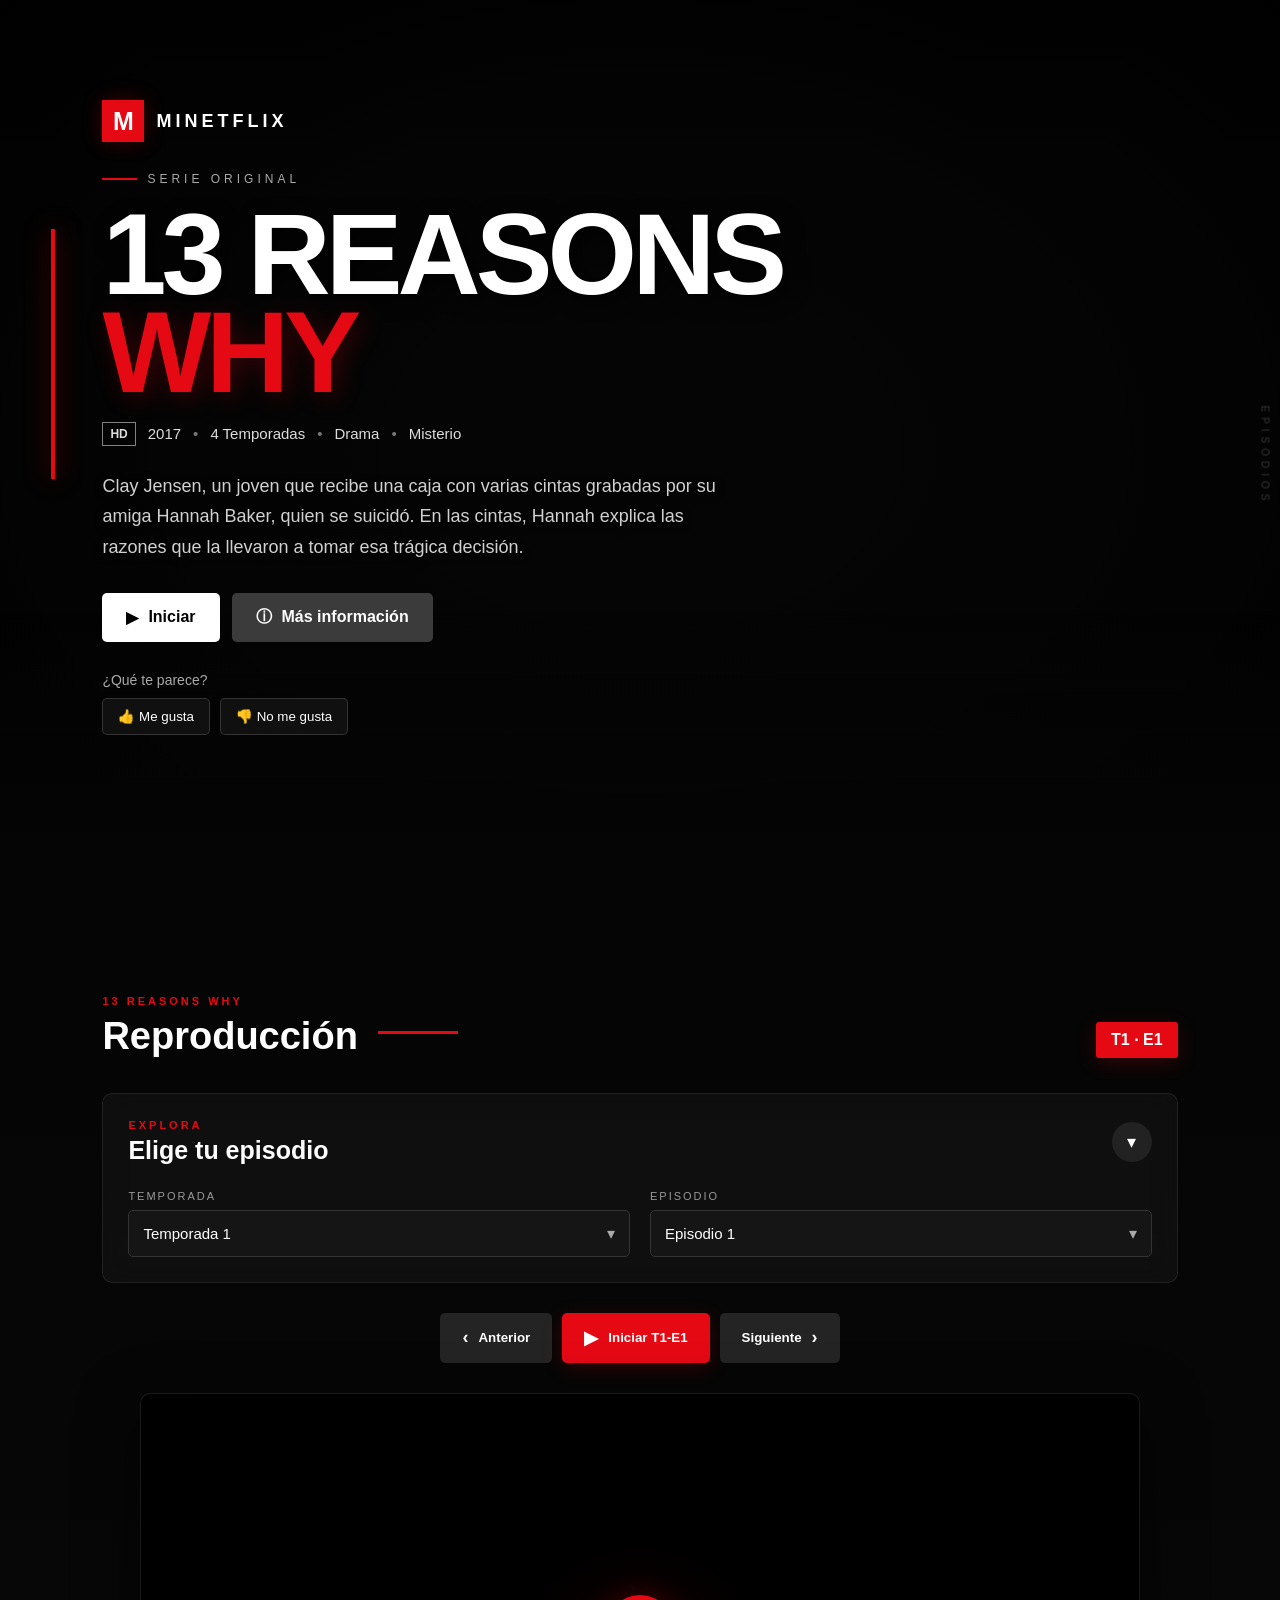
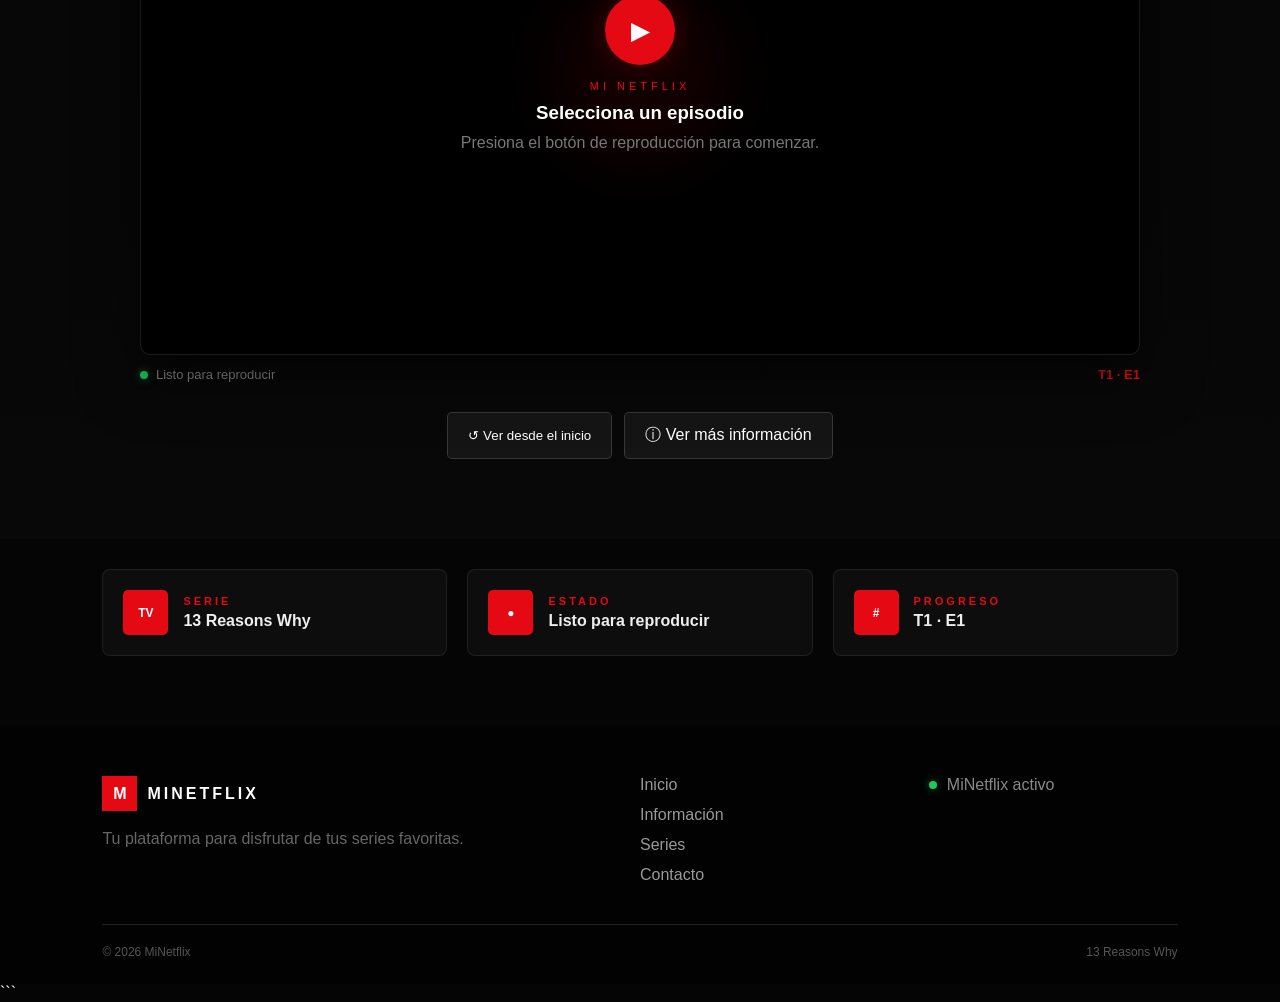
==== commit c14b02bf: "Update index.html" ====
--- a/Serie 4/index.html
+++ b/Serie 4/index.html
@@ -1,4 +1,3 @@
-```html
 <!DOCTYPE html>
 <html lang="es">
 
@@ -482,7 +481,7 @@
 
     <div
         id="controlsContainer"
-        class="controls-container"
+        class="controls-container mobile-compact-buttons"
     >
 
 
@@ -886,6 +885,8 @@
 
 
 
+
+
 <!-- =====================================================
      JAVASCRIPT
 ====================================================== -->
--- a/Serie 4/styles.css
+++ b/Serie 4/styles.css
@@ -1,6 +1,5 @@
-
-/* =========================================================
-   RESET
+/* =========================================================
+RESET
 ========================================================= */
 
 * {
@@ -28,10 +27,9 @@
 }
 
 
-
-/* =========================================================
-   VIDEO DE FONDO GLOBAL
-   THE WALKING.MP4
+/* =========================================================
+VIDEO DE FONDO GLOBAL
+THE WALKING.MP4
 ========================================================= */
 
 .video-trailer {
@@ -69,10 +67,9 @@
 }
 
 
-
-/* =========================================================
-   OSCURECIMIENTO PRINCIPAL
-   ESTILO NETFLIX
+/* =========================================================
+OSCURECIMIENTO PRINCIPAL
+ESTILO NETFLIX
 ========================================================= */
 
 .video-trailer .background-overlay {
@@ -98,9 +95,8 @@
 }
 
 
-
-/* =========================================================
-   OSCURECIMIENTO VERTICAL
+/* =========================================================
+OSCURECIMIENTO VERTICAL
 ========================================================= */
 
 .video-trailer::after {
@@ -126,9 +122,8 @@
 }
 
 
-
-/* =========================================================
-   VIÑETA
+/* =========================================================
+VIÑETA
 ========================================================= */
 
 .trailer-vignette {
@@ -150,9 +145,8 @@
 }
 
 
-
-/* =========================================================
-   VIDEO DEL EPISODIO
+/* =========================================================
+VIDEO DEL EPISODIO
 ========================================================= */
 
 .video-background {
@@ -189,9 +183,8 @@
 }
 
 
-
-/* =========================================================
-   CONTENEDOR GENERAL
+/* =========================================================
+CONTENEDOR GENERAL
 ========================================================= */
 
 .serie-container {
@@ -205,9 +198,8 @@
 }
 
 
-
-/* =========================================================
-   HERO
+/* =========================================================
+HERO
 ========================================================= */
 
 .hero-section {
@@ -232,9 +224,8 @@
 }
 
 
-
-/* =========================================================
-   LÍNEA ROJA DEL HERO
+/* =========================================================
+LÍNEA ROJA DEL HERO
 ========================================================= */
 
 .hero-red-line {
@@ -258,9 +249,8 @@
 }
 
 
-
-/* =========================================================
-   CONTENIDO HERO
+/* =========================================================
+CONTENIDO HERO
 ========================================================= */
 
 .hero-content {
@@ -272,9 +262,8 @@
 }
 
 
-
-/* =========================================================
-   MARCA
+/* =========================================================
+MARCA
 ========================================================= */
 
 .serie-brand {
@@ -316,9 +305,8 @@
 }
 
 
-
-/* =========================================================
-   ORIGINAL
+/* =========================================================
+ORIGINAL
 ========================================================= */
 
 .original-label {
@@ -344,9 +332,8 @@
 }
 
 
-
-/* =========================================================
-   TÍTULO
+/* =========================================================
+TÍTULO
 ========================================================= */
 
 .serie-title {
@@ -384,9 +371,8 @@
 }
 
 
-
-/* =========================================================
-   META
+/* =========================================================
+META
 ========================================================= */
 
 .serie-meta {
@@ -423,9 +409,8 @@
 }
 
 
-
-/* =========================================================
-   DESCRIPCIÓN
+/* =========================================================
+DESCRIPCIÓN
 ========================================================= */
 
 .serie-description {
@@ -445,9 +430,8 @@
 }
 
 
-
-/* =========================================================
-   ACCIONES DEL HERO
+/* =========================================================
+ACCIONES DEL HERO
 ========================================================= */
 
 .hero-actions {
@@ -517,9 +501,8 @@
 }
 
 
-
-/* =========================================================
-   REACCIONES
+/* =========================================================
+REACCIONES
 ========================================================= */
 
 .reaction-area {
@@ -576,9 +559,8 @@
 }
 
 
-
-/* =========================================================
-   FADE INFERIOR DEL HERO
+/* =========================================================
+FADE INFERIOR DEL HERO
 ========================================================= */
 
 .hero-bottom-fade {
@@ -606,9 +588,8 @@
 }
 
 
-
-/* =========================================================
-   EPISODIOS
+/* =========================================================
+EPISODIOS
 ========================================================= */
 
 .episode-section {
@@ -627,9 +608,8 @@
 }
 
 
-
-/* =========================================================
-   CABECERA EPISODIOS
+/* =========================================================
+CABECERA EPISODIOS
 ========================================================= */
 
 .section-heading {
@@ -694,9 +674,8 @@
 }
 
 
-
-/* =========================================================
-   EXPLORADOR
+/* =========================================================
+EXPLORADOR
 ========================================================= */
 
 .episode-explorer {
@@ -841,9 +820,8 @@
 }
 
 
-
-/* =========================================================
-   CONTROLES
+/* =========================================================
+CONTROLES
 ========================================================= */
 
 .controls-container {
@@ -914,9 +892,8 @@
 }
 
 
-
-/* =========================================================
-   REPRODUCTOR
+/* =========================================================
+REPRODUCTOR
 ========================================================= */
 
 .player-section {
@@ -975,9 +952,8 @@
 }
 
 
-
-/* =========================================================
-   PLACEHOLDER DEL REPRODUCTOR
+/* =========================================================
+PLACEHOLDER DEL REPRODUCTOR
 ========================================================= */
 
 .player-placeholder {
@@ -1072,9 +1048,8 @@
 }
 
 
-
-/* =========================================================
-   ESTADO DEL REPRODUCTOR
+/* =========================================================
+ESTADO DEL REPRODUCTOR
 ========================================================= */
 
 .player-status-row {
@@ -1123,9 +1098,8 @@
 }
 
 
-
-/* =========================================================
-   ACCIONES INFERIORES
+/* =========================================================
+ACCIONES INFERIORES
 ========================================================= */
 
 .series-actions {
@@ -1175,9 +1149,8 @@
 }
 
 
-
-/* =========================================================
-   INFORMACIÓN
+/* =========================================================
+INFORMACIÓN
 ========================================================= */
 
 .bottom-info {
@@ -1266,9 +1239,8 @@
 }
 
 
-
-/* =========================================================
-   ETIQUETA LATERAL
+/* =========================================================
+ETIQUETA LATERAL
 ========================================================= */
 
 .episodes-side-label {
@@ -1294,9 +1266,8 @@
 }
 
 
-
-/* =========================================================
-   FOOTER
+/* =========================================================
+FOOTER
 ========================================================= */
 
 footer {
@@ -1411,9 +1382,8 @@
 }
 
 
-
-/* =========================================================
-   RESPONSIVE TABLET
+/* =========================================================
+RESPONSIVE TABLET
 ========================================================= */
 
 @media (max-width: 900px) {
@@ -1438,13 +1408,11 @@
         padding-left: 6%;
         padding-right: 6%;
     }
-
-}
-
-
-
-/* =========================================================
-   RESPONSIVE MOBILE
+}
+
+
+/* =========================================================
+RESPONSIVE MOBILE
 ========================================================= */
 
 @media (max-width: 768px) {
@@ -1536,13 +1504,11 @@
 
         gap: 10px;
     }
-
-}
-
-
-
-/* =========================================================
-   RESPONSIVE MÓVIL PEQUEÑO
+}
+
+
+/* =========================================================
+RESPONSIVE MÓVIL PEQUEÑO
 ========================================================= */
 
 @media (max-width: 480px) {
@@ -1614,10 +1580,21 @@
     }
 
 
+    /* =====================================================
+       BOTONES DEL HERO EN FILA
+       SOLO CAMBIO PARA REDUCIR ESPACIO EN CELULAR
+    ===================================================== */
+
     .hero-actions {
-        flex-direction: column;
+        flex-direction: row;
+
+        flex-wrap: nowrap;
 
         align-items: stretch;
+
+        gap: 8px;
+
+        width: 100%;
     }
 
 
@@ -1625,88 +1602,138 @@
     .hero-actions a {
         justify-content: center;
 
+        width: auto;
+
+        min-width: 0;
+
+        flex: 1;
+
+        padding:
+            11px 8px;
+
+        gap: 6px;
+
+        font-size: 13px;
+
+        line-height: 1.2;
+
+        white-space: nowrap;
+    }
+
+
+    /* =====================================================
+       BOTONES DE REACCIONES EN FILA
+    ===================================================== */
+
+    .like-dislike-buttons {
+        flex-direction: row;
+
+        gap: 8px;
+
         width: 100%;
     }
 
 
-    .like-dislike-buttons {
-        flex-direction: column;
-    }
-
-
     .reaction-button {
+        width: auto;
+
+        flex: 1;
+
+        min-width: 0;
+
+        padding:
+            9px 7px;
+
+        font-size: 12px;
+
+        gap: 5px;
+
+        white-space: nowrap;
+    }
+
+
+    /* =====================================================
+       CONTROLES DE EPISODIOS EN UNA SOLA FILA
+    ===================================================== */
+
+    .controls-container {
+        flex-direction: row;
+
+        flex-wrap: nowrap;
+
+        gap: 7px;
+
         width: 100%;
-    }
-
-
-    .controls-container {
-        flex-direction: column;
+
+        margin:
+            20px 0;
     }
 
 
     .episode-button {
+        width: auto;
+
+        min-width: 0;
+
+        flex: 1;
+
         justify-content: center;
 
+        padding:
+            11px 7px;
+
+        gap: 5px;
+
+        font-size: 12px;
+
+        white-space: nowrap;
+    }
+
+
+    .episode-button.primary {
+        flex: 1.25;
+    }
+
+
+    .button-icon {
+        font-size: 16px;
+    }
+
+
+    /* =====================================================
+       ACCIONES INFERIORES EN FILA
+    ===================================================== */
+
+    .series-actions {
+        flex-direction: row;
+
+        flex-wrap: nowrap;
+
+        gap: 8px;
+
         width: 100%;
-    }
-
-
-    .section-heading {
-        flex-direction: column;
-
-        align-items: flex-start;
-    }
-
-
-    .section-title-row {
-        gap: 10px;
-    }
-
-
-    .section-title-row h2 {
-        font-size: 27px;
-    }
-
-
-    .heading-red-line {
-        width: 45px;
-    }
-
-
-    .current-episode-badge {
-        font-size: 13px;
-    }
-
-
-    .episode-explorer {
-        padding: 18px;
-    }
-
-
-    .explorer-header h3 {
-        font-size: 21px;
-    }
-
-
-    .video-container {
-        border-radius: 6px;
-    }
-
-
-    .player-status-row {
-        font-size: 11px;
-    }
-
-
-    .series-actions {
-        flex-direction: column;
+
+        margin-top: 20px;
     }
 
 
     .action-button {
-        width: 100%;
+        width: auto;
+
+        min-width: 0;
+
+        flex: 1;
 
         text-align: center;
+
+        padding:
+            10px 7px;
+
+        font-size: 12px;
+
+        line-height: 1.2;
+
+        white-space: nowrap;
     }
 
 
@@ -1719,13 +1746,11 @@
         padding:
             40px 20px 20px;
     }
-
-}
-
-
-
-/* =========================================================
-   ASEGURAR QUE EL CONTENIDO QUEDE SOBRE EL FONDO
+}
+
+
+/* =========================================================
+ASEGURAR QUE EL CONTENIDO QUEDE SOBRE EL FONDO
 ========================================================= */
 
 .hero-section,
@@ -1736,10 +1761,9 @@
 }
 
 
-
-/* =========================================================
-   FONDO TIPO NETFLIX:
-   EL VIDEO SIEMPRE QUEDA DETRÁS
+/* =========================================================
+FONDO TIPO NETFLIX:
+EL VIDEO SIEMPRE QUEDA DETRÁS
 ========================================================= */
 
 .video-trailer {
@@ -1763,10 +1787,9 @@
 }
 
 
-
-/* =========================================================
-   EVITAR QUE EL VIDEO DE FONDO INTERFIERA
-   CON LOS CLICS
+/* =========================================================
+EVITAR QUE EL VIDEO DE FONDO INTERFIERA
+CON LOS CLICS
 ========================================================= */
 
 .video-trailer,
@@ -1777,9 +1800,8 @@
 }
 
 
-
-/* =========================================================
-   ANIMACIÓN SUAVE DE ENTRADA
+/* =========================================================
+ANIMACIÓN SUAVE DE ENTRADA
 ========================================================= */
 
 .hero-content {
@@ -1805,9 +1827,8 @@
 }
 
 
-
-/* =========================================================
-   RESPETO A REDUCED MOTION
+/* =========================================================
+RESPETO A REDUCED MOTION
 ========================================================= */
 
 @media (prefers-reduced-motion: reduce) {
@@ -1825,6 +1846,4 @@
 
         transition-duration: .01ms !important;
     }
-
-}
-
+}
